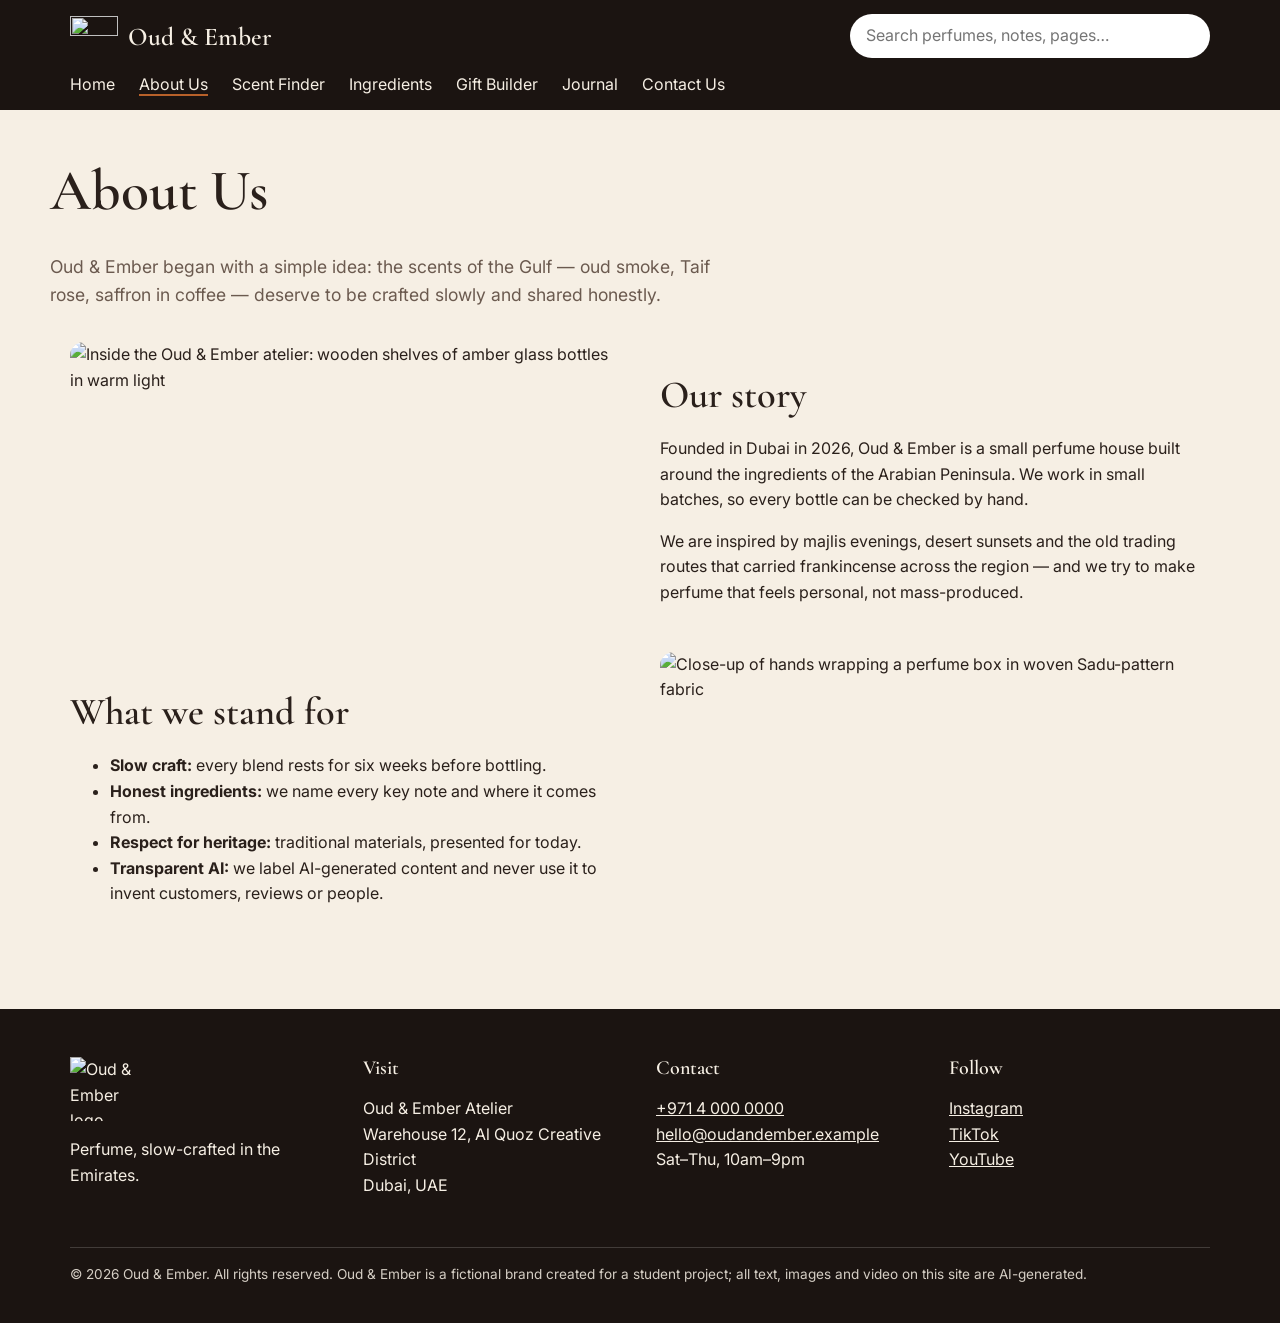
==== about.html @ ae7afc04 "Add Oud & Ember website pages, styles and script" ====
<!DOCTYPE html>
<html lang="en">
<head>
  <meta charset="utf-8">
  <meta name="viewport" content="width=device-width, initial-scale=1">
  <title>About Us | Oud &amp; Ember</title>
  <meta name="description" content="The story, values and atelier behind Oud & Ember.">
  <link rel="icon" href="images/logo.png">
  <link rel="preconnect" href="https://fonts.googleapis.com">
  <link rel="stylesheet" href="https://fonts.googleapis.com/css2?family=Cormorant+Garamond:wght@600&family=Inter:wght@400;600&display=swap">
  <link rel="stylesheet" href="style.css">
</head>
<body>
<a class="skip" href="#main">Skip to content</a>
<header class="site-header">
  <div class="bar">
    <a class="brand" href="index.html"><img src="images/logo.png" alt="" width="48" height="48">Oud &amp; Ember</a>
    <form class="search" role="search">
      <label class="sr" for="q">Search the site</label>
      <input id="q" type="search" placeholder="Search perfumes, notes, pages…" autocomplete="off">
      <ul id="results" class="results" aria-live="polite" hidden></ul>
    </form>
  </div>
  <nav aria-label="Main">
    <ul>
      <li><a href="index.html">Home</a></li>
      <li><a href="about.html" aria-current="page">About Us</a></li>
      <li><a href="scent-finder.html">Scent Finder</a></li>
      <li><a href="ingredients.html">Ingredients</a></li>
      <li><a href="gift-builder.html">Gift Builder</a></li>
      <li><a href="journal.html">Journal</a></li>
      <li><a href="contact.html">Contact Us</a></li>
    </ul>
  </nav>
</header>

<main id="main">
<section class="wrap page-head">
  <h1>About Us</h1>
  <p>Oud &amp; Ember began with a simple idea: the scents of the Gulf — oud smoke, Taif rose, saffron in coffee — deserve to be crafted slowly and shared honestly.</p>
</section>

<section class="wrap split">
  <img src="images/about-atelier.jpg" alt="Inside the Oud & Ember atelier: wooden shelves of amber glass bottles in warm light" width="1600" height="900" loading="lazy">
  <div>
    <h2>Our story</h2>
    <p>Founded in Dubai in 2026, Oud &amp; Ember is a small perfume house built around the ingredients of the Arabian Peninsula. We work in small batches, so every bottle can be checked by hand.</p>
    <p>We are inspired by majlis evenings, desert sunsets and the old trading routes that carried frankincense across the region — and we try to make perfume that feels personal, not mass-produced.</p>
  </div>
</section>

<section class="wrap split">
  <div>
    <h2>What we stand for</h2>
    <ul>
      <li><strong>Slow craft:</strong> every blend rests for six weeks before bottling.</li>
      <li><strong>Honest ingredients:</strong> we name every key note and where it comes from.</li>
      <li><strong>Respect for heritage:</strong> traditional materials, presented for today.</li>
      <li><strong>Transparent AI:</strong> we label AI-generated content and never use it to invent customers, reviews or people.</li>
    </ul>
  </div>
  <img src="images/about-hands.jpg" alt="Close-up of hands wrapping a perfume box in woven Sadu-pattern fabric" width="1600" height="900" loading="lazy">
</section>
</main>

<footer class="site-footer">
  <div class="wrap">
    <div class="cols">
      <div>
        <img src="images/logo.png" alt="Oud &amp; Ember logo" width="64" height="64">
        <p>Perfume, slow-crafted in the Emirates.</p>
      </div>
      <div>
        <h2>Visit</h2>
        <p>Oud &amp; Ember Atelier<br>Warehouse 12, Al Quoz Creative District<br>Dubai, UAE</p>
      </div>
      <div>
        <h2>Contact</h2>
        <p><a href="tel:+97140000000">+971 4 000 0000</a><br>
        <a href="mailto:hello@oudandember.example">hello@oudandember.example</a><br>Sat–Thu, 10am–9pm</p>
      </div>
      <div>
        <h2>Follow</h2>
        <p><a href="https://www.instagram.com/">Instagram</a><br><a href="https://www.tiktok.com/">TikTok</a><br>
        <a href="https://www.youtube.com/">YouTube</a></p>
      </div>
    </div>
    <p class="small">© 2026 Oud &amp; Ember. All rights reserved. Oud &amp; Ember is a fictional brand created for a
    student project; all text, images and video on this site are AI-generated.</p>
  </div>
</footer>
<script src="script.js"></script>
</body>
</html>
---- style.css ----
/* Oud & Ember — one stylesheet for all pages */
:root {
  --night: #1b1411; --sand: #f6efe4; --card: #fffaf3;
  --ink: #2a201b; --muted: #6b5a4f;
  --ember: #b8612a;      /* bright accent: borders, focus ring, dark backgrounds */
  --ember-dark: #8f4618; /* text and buttons on light backgrounds (passes WCAG AA) */
  --r: 14px;
  --serif: "Cormorant Garamond", Georgia, serif;
  --sans: Inter, system-ui, sans-serif;
}
* { box-sizing: border-box; }
body { margin: 0; font: 16px/1.6 var(--sans); color: var(--ink); background: var(--sand); }
img, video { display: block; max-width: 100%; height: auto; }
h1, h2, h3 { font-family: var(--serif); font-weight: 600; line-height: 1.15; margin: 0 0 .5em; }
h1 { font-size: clamp(2.2rem, 5vw, 3.6rem); }
h2 { font-size: clamp(1.7rem, 3vw, 2.4rem); }
h3 { font-size: 1.45rem; }
a { color: var(--ember-dark); }
:focus-visible { outline: 3px solid var(--ember); outline-offset: 2px; }
.sr { position: absolute; width: 1px; height: 1px; overflow: hidden; clip: rect(0 0 0 0); }
.skip { position: absolute; left: -999px; }
.skip:focus { left: 1rem; top: 1rem; z-index: 10; background: #fff; padding: .5rem 1rem; }
.wrap { max-width: 1180px; margin: auto; padding: 0 1.25rem; }
section { padding: 3.5rem 0; }

/* Header: logo + title, search, navigation */
.site-header { background: var(--night); color: var(--sand); position: sticky; top: 0; z-index: 5; }
.bar { display: flex; flex-wrap: wrap; align-items: center; gap: .75rem 1.5rem; max-width: 1180px; margin: auto; padding: .75rem 1.25rem; }
.brand { display: flex; align-items: center; gap: .6rem; color: inherit; text-decoration: none; white-space: nowrap; font: 600 1.6rem var(--serif); }
.search { position: relative; margin-left: auto; flex: 1 1 240px; max-width: 360px; }
.search input { width: 100%; padding: .6rem 1rem; border: 0; border-radius: 99px; font: inherit; }
.results { position: absolute; top: 110%; left: 0; right: 0; margin: 0; padding: .4rem; list-style: none;
  background: #fff; border-radius: var(--r); box-shadow: 0 10px 30px #0003; }
.results a, .results .none { display: block; padding: .5rem .75rem; border-radius: 8px; color: var(--ink); text-decoration: none; }
.results a:hover, .results a:focus { background: var(--sand); }
nav ul { display: flex; gap: 1.5rem; max-width: 1180px; margin: auto; padding: 0 1.25rem .75rem; list-style: none; overflow-x: auto; }
nav a { color: var(--sand); text-decoration: none; white-space: nowrap; border-bottom: 2px solid transparent; }
nav a:hover, nav a[aria-current] { border-color: var(--ember); }

/* Page tops */
.hero { position: relative; display: grid; align-items: end; min-height: 70vh; padding: 0; color: #fff; }
.hero img { position: absolute; inset: 0; width: 100%; height: 100%; object-fit: cover; }
.hero::after { content: ""; position: absolute; inset: 0; background: linear-gradient(to top, #000c, #0000 70%); }
.hero .wrap { position: relative; z-index: 1; width: 100%; padding-bottom: 3rem; }
.hero p { max-width: 42ch; font-size: 1.15rem; }
.hero .btn { margin: .3rem .3rem 0 0; }
.page-head { padding: 3rem 0 1rem; }
.page-head p, .lead { max-width: 62ch; color: var(--muted); font-size: 1.1rem; }

/* Building blocks */
.btn { display: inline-block; padding: .75rem 1.4rem; border: 0; border-radius: 99px; background: var(--ember-dark);
  color: #fff; font: 600 1rem var(--sans); text-decoration: none; cursor: pointer; }
.btn.ghost { background: none; border: 1.5px solid currentColor; color: inherit; }
.grid { display: grid; gap: 1.25rem; grid-template-columns: repeat(auto-fill, minmax(250px, 1fr)); }
.card { display: flex; flex-direction: column; overflow: hidden; background: var(--card); border-radius: var(--r); }
.card img { aspect-ratio: 1; object-fit: cover; }
.card > div { padding: 1rem 1.2rem 1.4rem; }
.type { margin: 0; font-size: .75rem; letter-spacing: .12em; text-transform: uppercase; color: var(--muted); }
.price { font-weight: 600; }
.split { display: grid; gap: 2.5rem; align-items: center; grid-template-columns: repeat(auto-fit, minmax(300px, 1fr)); }
.split img, .split video { border-radius: var(--r); }
.chips { display: flex; flex-wrap: wrap; gap: .6rem; padding: 0; list-style: none; }
.chips a { display: block; padding: .6rem 1.1rem; border: 1.5px solid var(--ink); border-radius: 99px; color: var(--ink); text-decoration: none; }
.chips a:hover { background: var(--ink); color: var(--sand); }
.dark { background: var(--night); color: var(--sand); }
.panel { padding: 1.5rem; background: var(--card); border-radius: var(--r); }
table { width: 100%; border-collapse: collapse; }
th, td { padding: .7rem; text-align: left; border-bottom: 1px solid #d9cbbb; }

/* Forms: quiz, gift builder, contact */
fieldset { margin: 0 0 1.75rem; padding: 0; border: 0; }
legend { margin-bottom: .6rem; font: 600 1.3rem var(--serif); }
.options { display: flex; flex-wrap: wrap; gap: .6rem; }
.options label { padding: .55rem 1.1rem; border: 1.5px solid var(--ink); border-radius: 99px; cursor: pointer; }
.options label:has(:checked) { background: var(--ink); color: var(--sand); }
.options input { margin-right: .4rem; accent-color: var(--ember); }
.field { display: grid; gap: .35rem; margin-bottom: 1.1rem; }
.field input, .field select, .field textarea { padding: .7rem .9rem; border: 1.5px solid #8a7868; border-radius: 10px; background: #fff; font: inherit; }
[aria-invalid="true"] { border-color: #b3261e !important; }
.err { min-height: 1.2em; color: #b3261e; font-size: .9rem; }

/* Footer: contact details + copyright */
.site-footer { margin-top: 3rem; padding: 3rem 0 1.5rem; background: var(--night); color: var(--sand); }
.site-footer a { color: var(--sand); }
.site-footer h2 { font-size: 1.25rem; }
.cols { display: grid; gap: 2rem; grid-template-columns: repeat(auto-fit, minmax(200px, 1fr)); }
.small { margin-top: 2rem; padding-top: 1rem; border-top: 1px solid #ffffff33; font-size: .85rem; opacity: .85; }
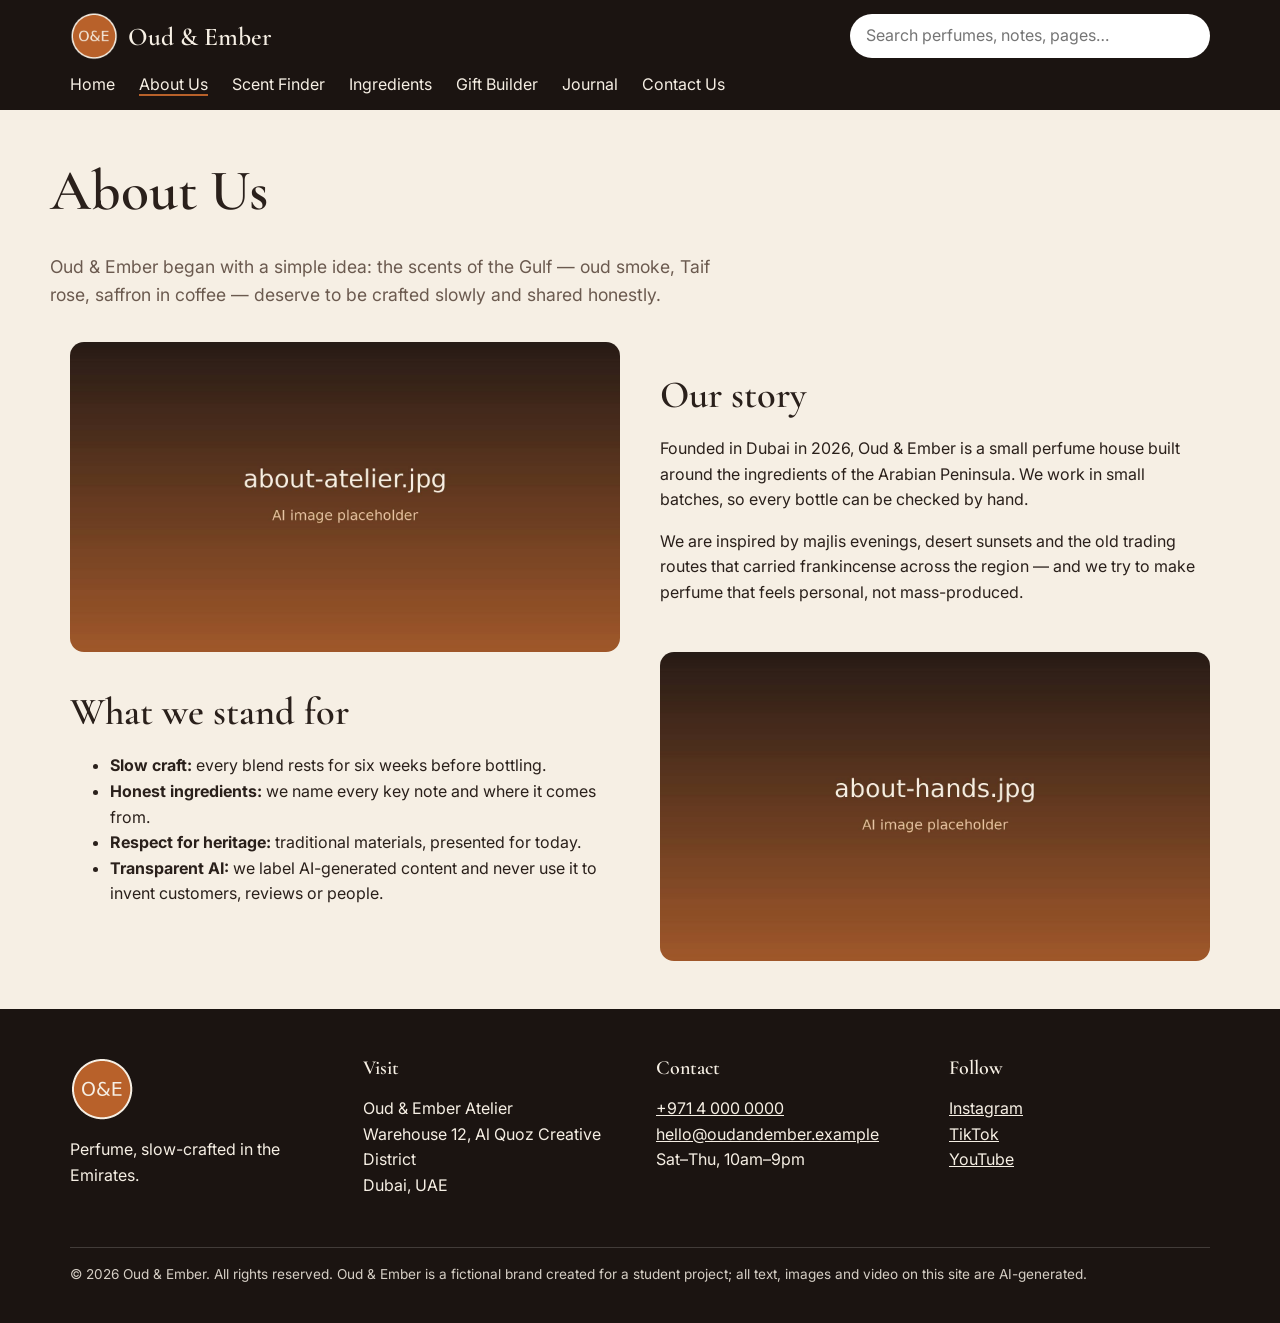
==== commit 442f930d: "Update alt text and hero layout for final images" ====
--- a/about.html
+++ b/about.html
@@ -41,7 +41,7 @@
 </section>
 
 <section class="wrap split">
-  <img src="images/about-atelier.jpg" alt="Inside the Oud & Ember atelier: wooden shelves of amber glass bottles in warm light" width="1600" height="900" loading="lazy">
+  <img src="images/about-atelier.jpg" alt="Inside the atelier: wooden shelves of amber glass bottles, lamplight and brass scales" width="1600" height="900" loading="lazy">
   <div>
     <h2>Our story</h2>
     <p>Founded in Dubai in 2026, Oud &amp; Ember is a small perfume house built around the ingredients of the Arabian Peninsula. We work in small batches, so every bottle can be checked by hand.</p>
@@ -59,7 +59,7 @@
       <li><strong>Transparent AI:</strong> we label AI-generated content and never use it to invent customers, reviews or people.</li>
     </ul>
   </div>
-  <img src="images/about-hands.jpg" alt="Close-up of hands wrapping a perfume box in woven Sadu-pattern fabric" width="1600" height="900" loading="lazy">
+  <img src="images/about-hands.jpg" alt="Hands tying gold thread around a perfume box wrapped in red-and-black Sadu fabric" width="1600" height="900" loading="lazy">
 </section>
 </main>
 
--- a/style.css
+++ b/style.css
@@ -39,7 +39,8 @@
 
 /* Page tops */
 .hero { position: relative; display: grid; align-items: end; min-height: 70vh; padding: 0; color: #fff; }
-.hero img { position: absolute; inset: 0; width: 100%; height: 100%; object-fit: cover; }
+.hero img { position: absolute; inset: 0; width: 100%; height: 100%; object-fit: cover; object-position: 75% 50%; }
+.hero h1 { max-width: 15ch; }
 .hero::after { content: ""; position: absolute; inset: 0; background: linear-gradient(to top, #000c, #0000 70%); }
 .hero .wrap { position: relative; z-index: 1; width: 100%; padding-bottom: 3rem; }
 .hero p { max-width: 42ch; font-size: 1.15rem; }
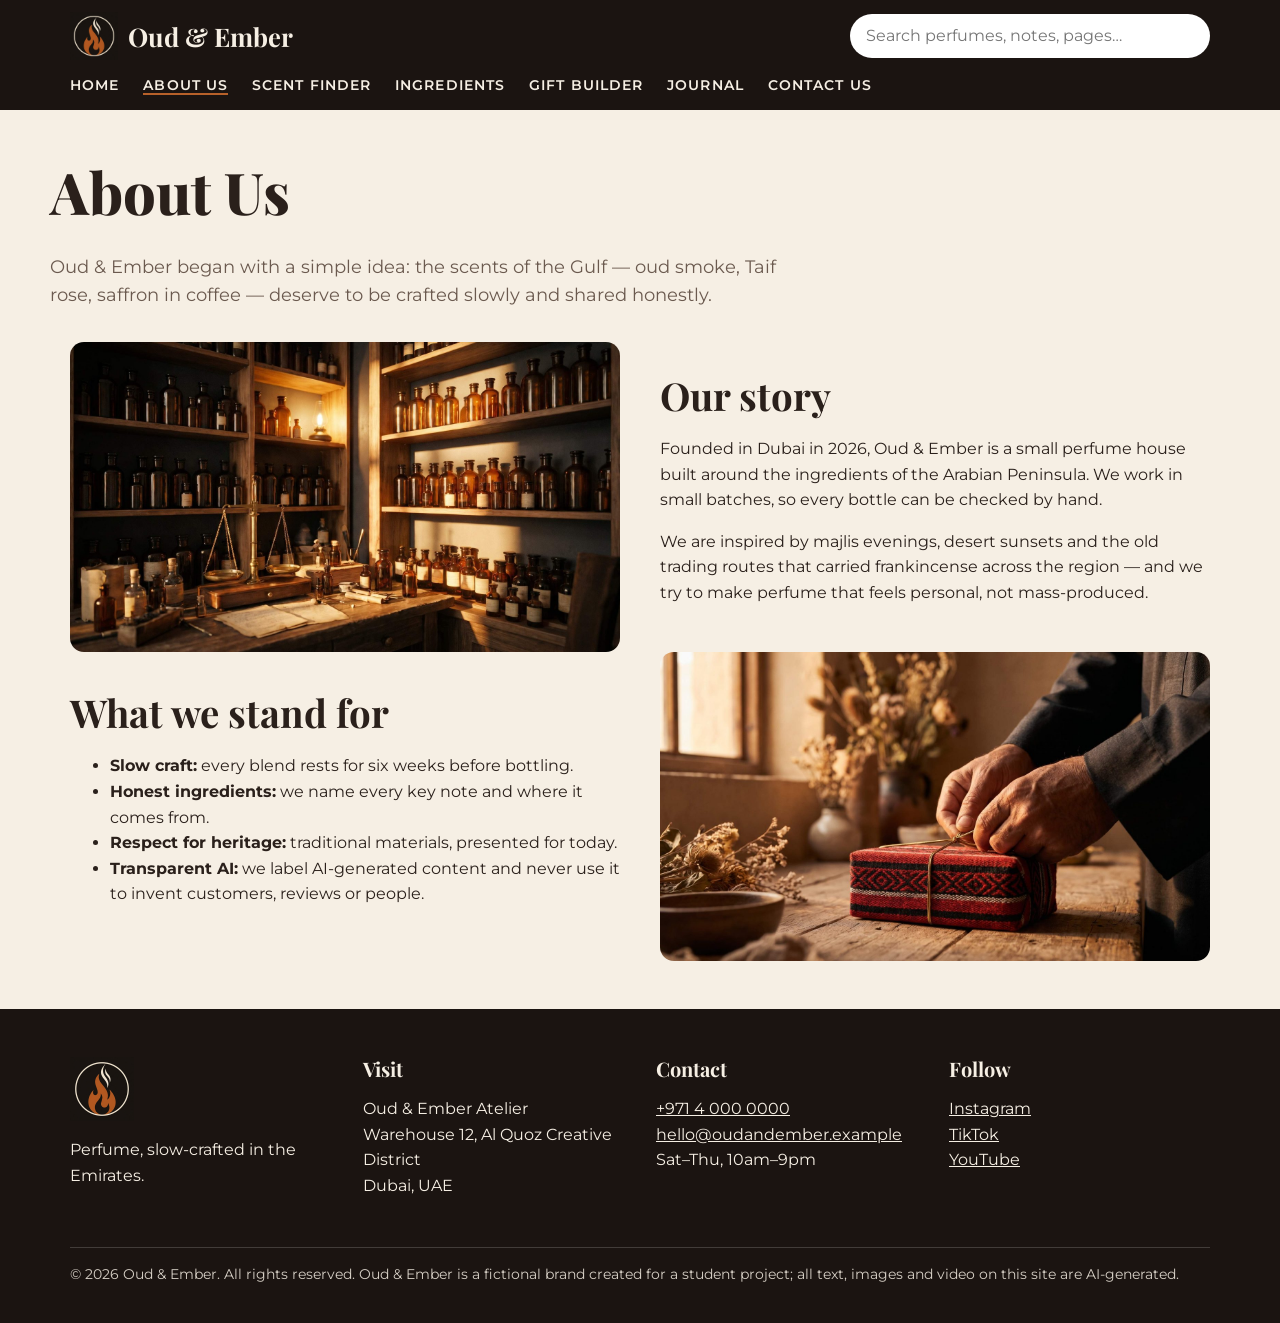
==== commit cc9109cc: "Hero background video, pause button and bolder fonts" ====
--- a/about.html
+++ b/about.html
@@ -7,7 +7,7 @@
   <meta name="description" content="The story, values and atelier behind Oud & Ember.">
   <link rel="icon" href="images/logo.png">
   <link rel="preconnect" href="https://fonts.googleapis.com">
-  <link rel="stylesheet" href="https://fonts.googleapis.com/css2?family=Cormorant+Garamond:wght@600&family=Inter:wght@400;600&display=swap">
+  <link rel="stylesheet" href="https://fonts.googleapis.com/css2?family=Playfair+Display:wght@700;800&family=Montserrat:wght@400;500;600;700&display=swap">
   <link rel="stylesheet" href="style.css">
 </head>
 <body>
--- a/style.css
+++ b/style.css
@@ -5,13 +5,14 @@
   --ember: #b8612a;      /* bright accent: borders, focus ring, dark backgrounds */
   --ember-dark: #8f4618; /* text and buttons on light backgrounds (passes WCAG AA) */
   --r: 14px;
-  --serif: "Cormorant Garamond", Georgia, serif;
-  --sans: Inter, system-ui, sans-serif;
+  --serif: "Playfair Display", Georgia, serif;
+  --sans: Montserrat, system-ui, sans-serif;
 }
 * { box-sizing: border-box; }
 body { margin: 0; font: 16px/1.6 var(--sans); color: var(--ink); background: var(--sand); }
 img, video { display: block; max-width: 100%; height: auto; }
-h1, h2, h3 { font-family: var(--serif); font-weight: 600; line-height: 1.15; margin: 0 0 .5em; }
+h1, h2, h3 { font-family: var(--serif); font-weight: 700; line-height: 1.15; margin: 0 0 .5em; }
+h1 { font-weight: 800; }
 h1 { font-size: clamp(2.2rem, 5vw, 3.6rem); }
 h2 { font-size: clamp(1.7rem, 3vw, 2.4rem); }
 h3 { font-size: 1.45rem; }
@@ -26,7 +27,7 @@
 /* Header: logo + title, search, navigation */
 .site-header { background: var(--night); color: var(--sand); position: sticky; top: 0; z-index: 5; }
 .bar { display: flex; flex-wrap: wrap; align-items: center; gap: .75rem 1.5rem; max-width: 1180px; margin: auto; padding: .75rem 1.25rem; }
-.brand { display: flex; align-items: center; gap: .6rem; color: inherit; text-decoration: none; white-space: nowrap; font: 600 1.6rem var(--serif); }
+.brand { display: flex; align-items: center; gap: .6rem; color: inherit; text-decoration: none; white-space: nowrap; font: 700 1.6rem var(--serif); }
 .search { position: relative; margin-left: auto; flex: 1 1 240px; max-width: 360px; }
 .search input { width: 100%; padding: .6rem 1rem; border: 0; border-radius: 99px; font: inherit; }
 .results { position: absolute; top: 110%; left: 0; right: 0; margin: 0; padding: .4rem; list-style: none;
@@ -34,23 +35,27 @@
 .results a, .results .none { display: block; padding: .5rem .75rem; border-radius: 8px; color: var(--ink); text-decoration: none; }
 .results a:hover, .results a:focus { background: var(--sand); }
 nav ul { display: flex; gap: 1.5rem; max-width: 1180px; margin: auto; padding: 0 1.25rem .75rem; list-style: none; overflow-x: auto; }
-nav a { color: var(--sand); text-decoration: none; white-space: nowrap; border-bottom: 2px solid transparent; }
+nav a { color: var(--sand); text-decoration: none; white-space: nowrap; border-bottom: 2px solid transparent;
+  font-weight: 600; font-size: .85rem; letter-spacing: .08em; text-transform: uppercase; }
 nav a:hover, nav a[aria-current] { border-color: var(--ember); }
 
 /* Page tops */
 .hero { position: relative; display: grid; align-items: end; min-height: 70vh; padding: 0; color: #fff; }
-.hero img { position: absolute; inset: 0; width: 100%; height: 100%; object-fit: cover; object-position: 75% 50%; }
+.hero img, .hero-video { position: absolute; inset: 0; width: 100%; height: 100%; object-fit: cover; object-position: 75% 50%; }
 .hero h1 { max-width: 15ch; }
-.hero::after { content: ""; position: absolute; inset: 0; background: linear-gradient(to top, #000c, #0000 70%); }
+.hero::after { content: ""; position: absolute; inset: 0; background: linear-gradient(to right, #000a, #0003 65%), linear-gradient(to top, #000c, #0000 60%); }
 .hero .wrap { position: relative; z-index: 1; width: 100%; padding-bottom: 3rem; }
 .hero p { max-width: 42ch; font-size: 1.15rem; }
 .hero .btn { margin: .3rem .3rem 0 0; }
+.pause { position: absolute; right: 1rem; bottom: 1rem; z-index: 2; padding: .4rem .8rem; border: 1px solid #fff8; border-radius: 99px;
+  background: #0008; color: #fff; font: 600 .8rem var(--sans); cursor: pointer; }
+@media (prefers-reduced-motion: reduce) { .hero-video, .pause { display: none; } }
 .page-head { padding: 3rem 0 1rem; }
 .page-head p, .lead { max-width: 62ch; color: var(--muted); font-size: 1.1rem; }
 
 /* Building blocks */
 .btn { display: inline-block; padding: .75rem 1.4rem; border: 0; border-radius: 99px; background: var(--ember-dark);
-  color: #fff; font: 600 1rem var(--sans); text-decoration: none; cursor: pointer; }
+  color: #fff; font: 700 1rem var(--sans); text-decoration: none; cursor: pointer; }
 .btn.ghost { background: none; border: 1.5px solid currentColor; color: inherit; }
 .grid { display: grid; gap: 1.25rem; grid-template-columns: repeat(auto-fill, minmax(250px, 1fr)); }
 .card { display: flex; flex-direction: column; overflow: hidden; background: var(--card); border-radius: var(--r); }
@@ -70,7 +75,7 @@
 
 /* Forms: quiz, gift builder, contact */
 fieldset { margin: 0 0 1.75rem; padding: 0; border: 0; }
-legend { margin-bottom: .6rem; font: 600 1.3rem var(--serif); }
+legend { margin-bottom: .6rem; font: 700 1.3rem var(--serif); }
 .options { display: flex; flex-wrap: wrap; gap: .6rem; }
 .options label { padding: .55rem 1.1rem; border: 1.5px solid var(--ink); border-radius: 99px; cursor: pointer; }
 .options label:has(:checked) { background: var(--ink); color: var(--sand); }
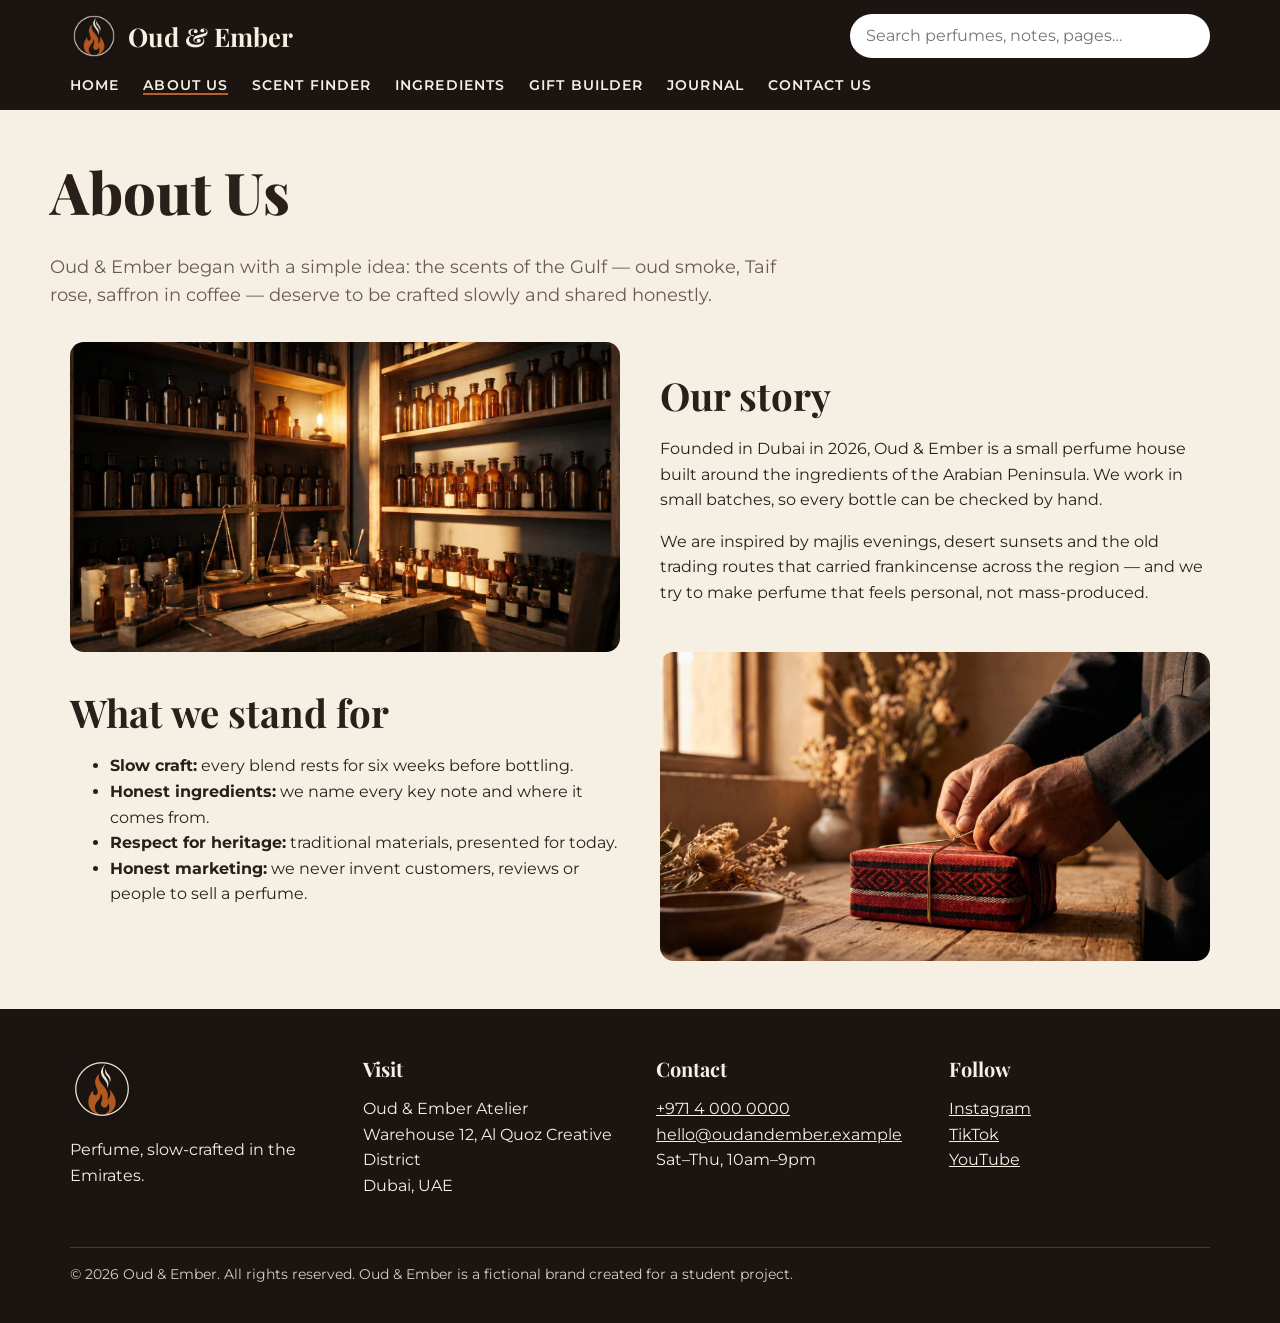
==== commit c6f0707f: "Remove AI wording from footer, About page and README" ====
--- a/about.html
+++ b/about.html
@@ -56,7 +56,7 @@
       <li><strong>Slow craft:</strong> every blend rests for six weeks before bottling.</li>
       <li><strong>Honest ingredients:</strong> we name every key note and where it comes from.</li>
       <li><strong>Respect for heritage:</strong> traditional materials, presented for today.</li>
-      <li><strong>Transparent AI:</strong> we label AI-generated content and never use it to invent customers, reviews or people.</li>
+      <li><strong>Honest marketing:</strong> we never invent customers, reviews or people to sell a perfume.</li>
     </ul>
   </div>
   <img src="images/about-hands.jpg" alt="Hands tying gold thread around a perfume box wrapped in red-and-black Sadu fabric" width="1600" height="900" loading="lazy">
@@ -85,8 +85,7 @@
         <a href="https://www.youtube.com/">YouTube</a></p>
       </div>
     </div>
-    <p class="small">© 2026 Oud &amp; Ember. All rights reserved. Oud &amp; Ember is a fictional brand created for a
-    student project; all text, images and video on this site are AI-generated.</p>
+    <p class="small">© 2026 Oud &amp; Ember. All rights reserved. Oud &amp; Ember is a fictional brand created for a student project.</p>
   </div>
 </footer>
 <script src="script.js"></script>
--- a/style.css
+++ b/style.css
@@ -49,7 +49,10 @@
 .hero .btn { margin: .3rem .3rem 0 0; }
 .pause { position: absolute; right: 1rem; bottom: 1rem; z-index: 2; padding: .4rem .8rem; border: 1px solid #fff8; border-radius: 99px;
   background: #0008; color: #fff; font: 600 .8rem var(--sans); cursor: pointer; }
-@media (prefers-reduced-motion: reduce) { .hero-video, .pause { display: none; } }
+.preview { display: flex; gap: 1rem; align-items: center; margin-bottom: 1.1rem; padding: 1rem; background: var(--sand); border-radius: var(--r); }
+.preview img { width: 96px; border-radius: 10px; }
+.media { position: relative; }
+.media video { width: 100%; border-radius: var(--r); }
 .page-head { padding: 3rem 0 1rem; }
 .page-head p, .lead { max-width: 62ch; color: var(--muted); font-size: 1.1rem; }
 
